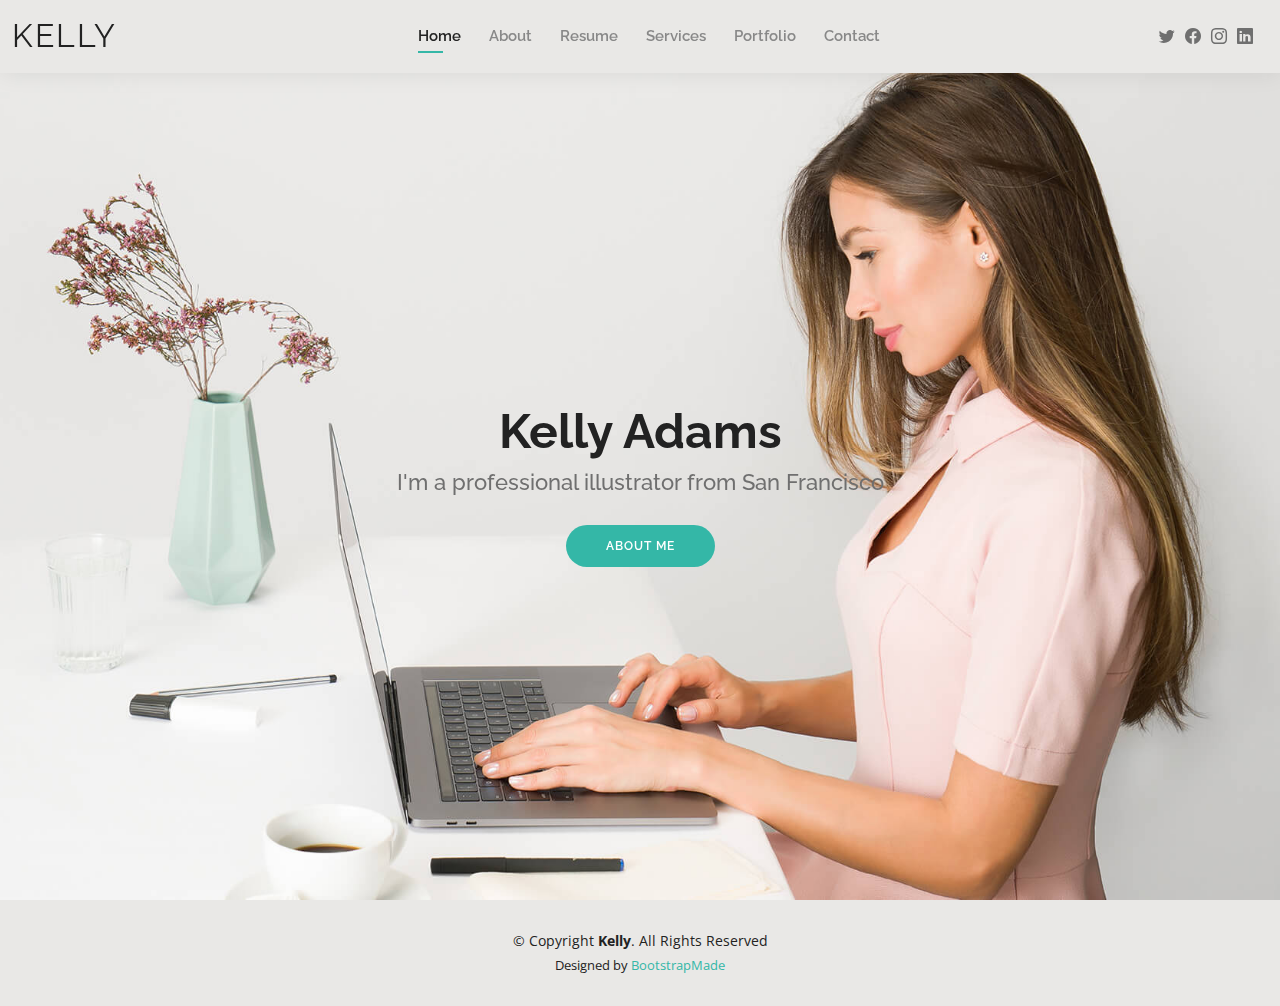
==== index.html @ a72b6b6d "init" ====
<!DOCTYPE html>
<html lang="en">

<head>
  <meta charset="utf-8">
  <meta content="width=device-width, initial-scale=1.0" name="viewport">

  <title>Kelly Bootstrap Template - Index</title>
  <meta content="" name="description">
  <meta content="" name="keywords">

  <!-- Favicons -->
  <link href="assets/img/favicon.png" rel="icon">
  <link href="assets/img/apple-touch-icon.png" rel="apple-touch-icon">

  <!-- Google Fonts -->
  <link href="https://fonts.googleapis.com/css?family=Open+Sans:300,300i,400,400i,600,600i,700,700i|Raleway:300,300i,400,400i,500,500i,600,600i,700,700i|Poppins:300,300i,400,400i,500,500i,600,600i,700,700i" rel="stylesheet">

  <!-- Vendor CSS Files -->
  <link href="assets/vendor/aos/aos.css" rel="stylesheet">
  <link href="assets/vendor/bootstrap/css/bootstrap.min.css" rel="stylesheet">
  <link href="assets/vendor/bootstrap-icons/bootstrap-icons.css" rel="stylesheet">
  <link href="assets/vendor/boxicons/css/boxicons.min.css" rel="stylesheet">
  <link href="assets/vendor/glightbox/css/glightbox.min.css" rel="stylesheet">
  <link href="assets/vendor/swiper/swiper-bundle.min.css" rel="stylesheet">

  <!-- Template Main CSS File -->
  <link href="assets/css/style.css" rel="stylesheet">

  <!-- =======================================================
  * Template Name: Kelly - v4.9.0
  * Template URL: https://bootstrapmade.com/kelly-free-bootstrap-cv-resume-html-template/
  * Author: BootstrapMade.com
  * License: https://bootstrapmade.com/license/
  ======================================================== -->
</head>

<body>

  <!-- ======= Header ======= -->
  <header id="header" class="fixed-top">
    <div class="container-fluid d-flex justify-content-between align-items-center">

      <h1 class="logo me-auto me-lg-0"><a href="index.html">Kelly</a></h1>
      <!-- Uncomment below if you prefer to use an image logo -->
      <!-- <a href="index.html" class="logo"><img src="assets/img/logo.png" alt="" class="img-fluid"></a>-->

      <nav id="navbar" class="navbar order-last order-lg-0">
        <ul>
          <li><a class="active" href="index.html">Home</a></li>
          <li><a href="about.html">About</a></li>
          <li><a href="resume.html">Resume</a></li>
          <li><a href="services.html">Services</a></li>
          <li><a href="portfolio.html">Portfolio</a></li>
          <li><a href="contact.html">Contact</a></li>
        </ul>
        <i class="bi bi-list mobile-nav-toggle"></i>
      </nav><!-- .navbar -->

      <div class="header-social-links">
        <a href="#" class="twitter"><i class="bi bi-twitter"></i></a>
        <a href="#" class="facebook"><i class="bi bi-facebook"></i></a>
        <a href="#" class="instagram"><i class="bi bi-instagram"></i></a>
        <a href="#" class="linkedin"><i class="bi bi-linkedin"></i></i></a>
      </div>

    </div>

  </header><!-- End Header -->

  <!-- ======= Hero Section ======= -->
  <section id="hero" class="d-flex align-items-center">
    <div class="container d-flex flex-column align-items-center" data-aos="zoom-in" data-aos-delay="100">
      <h1>Kelly Adams</h1>
      <h2>I'm a professional illustrator from San Francisco</h2>
      <a href="about.html" class="btn-about">About Me</a>
    </div>
  </section><!-- End Hero -->

  <!-- ======= Footer ======= -->
  <footer id="footer">
    <div class="container">
      <div class="copyright">
        &copy; Copyright <strong><span>Kelly</span></strong>. All Rights Reserved
      </div>
      <div class="credits">
        <!-- All the links in the footer should remain intact. -->
        <!-- You can delete the links only if you purchased the pro version. -->
        <!-- Licensing information: https://bootstrapmade.com/license/ -->
        <!-- Purchase the pro version with working PHP/AJAX contact form: https://bootstrapmade.com/kelly-free-bootstrap-cv-resume-html-template/ -->
        Designed by <a href="https://bootstrapmade.com/">BootstrapMade</a>
      </div>
    </div>
  </footer><!-- End  Footer -->

  <div id="preloader"></div>
  <a href="#" class="back-to-top d-flex align-items-center justify-content-center"><i class="bi bi-arrow-up-short"></i></a>

  <!-- Vendor JS Files -->
  <script src="assets/vendor/purecounter/purecounter_vanilla.js"></script>
  <script src="assets/vendor/aos/aos.js"></script>
  <script src="assets/vendor/bootstrap/js/bootstrap.bundle.min.js"></script>
  <script src="assets/vendor/glightbox/js/glightbox.min.js"></script>
  <script src="assets/vendor/isotope-layout/isotope.pkgd.min.js"></script>
  <script src="assets/vendor/swiper/swiper-bundle.min.js"></script>
  <script src="assets/vendor/waypoints/noframework.waypoints.js"></script>
  <script src="assets/vendor/php-email-form/validate.js"></script>

  <!-- Template Main JS File -->
  <script src="assets/js/main.js"></script>

</body>

</html>
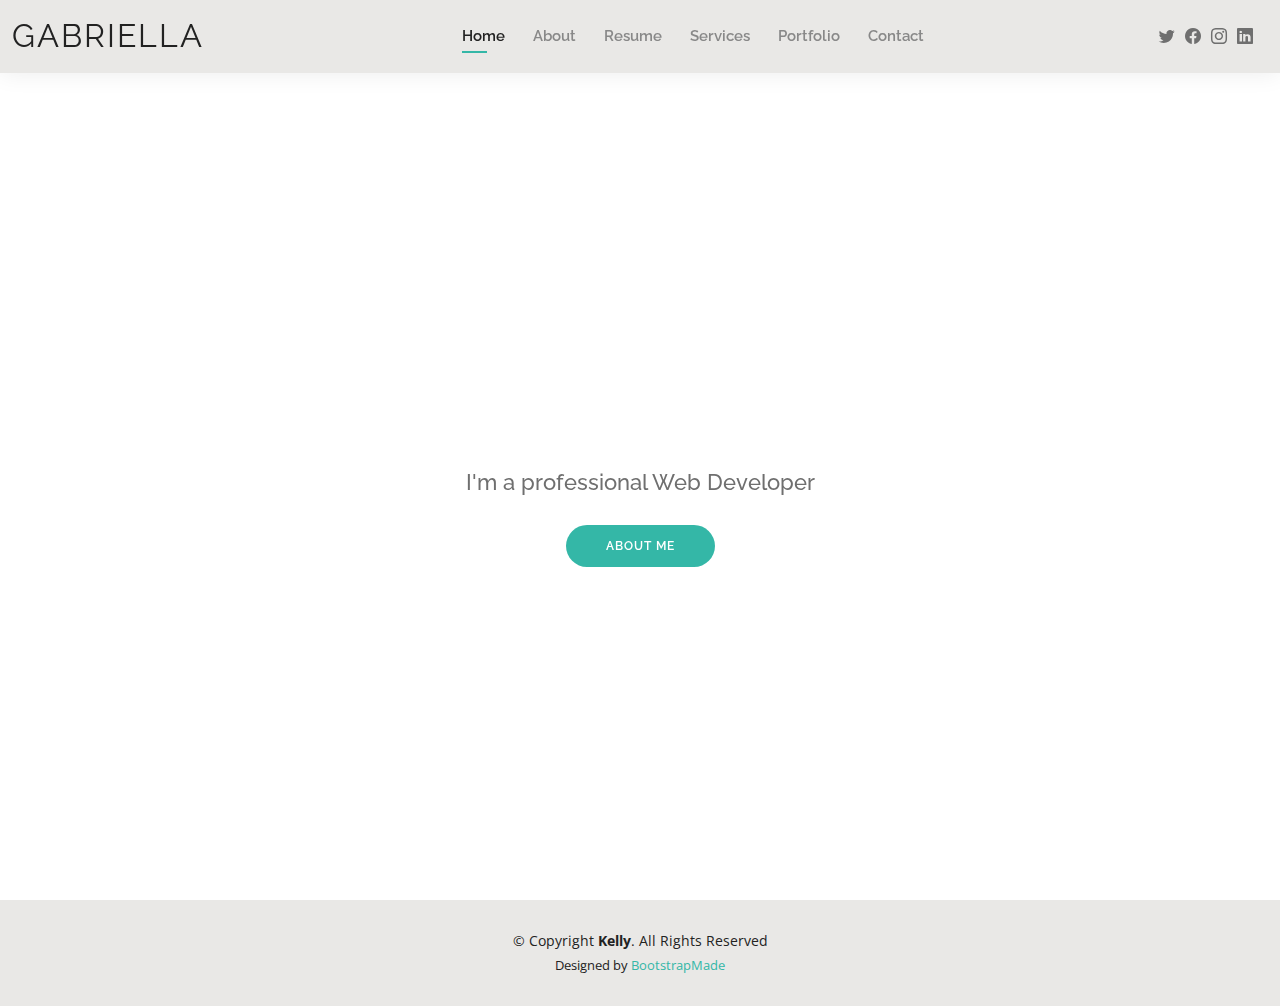
==== commit 2adb5dca: "g" ====
--- a/index.html
+++ b/index.html
@@ -5,7 +5,7 @@
   <meta charset="utf-8">
   <meta content="width=device-width, initial-scale=1.0" name="viewport">
 
-  <title>Kelly Bootstrap Template - Index</title>
+  <title>Portofolio</title>
   <meta content="" name="description">
   <meta content="" name="keywords">
 
@@ -41,7 +41,7 @@
   <header id="header" class="fixed-top">
     <div class="container-fluid d-flex justify-content-between align-items-center">
 
-      <h1 class="logo me-auto me-lg-0"><a href="index.html">Kelly</a></h1>
+      <h1 class="logo me-auto me-lg-0"><a href="index.html">Gabriella</a></h1>
       <!-- Uncomment below if you prefer to use an image logo -->
       <!-- <a href="index.html" class="logo"><img src="assets/img/logo.png" alt="" class="img-fluid"></a>-->
 
@@ -71,8 +71,8 @@
   <!-- ======= Hero Section ======= -->
   <section id="hero" class="d-flex align-items-center">
     <div class="container d-flex flex-column align-items-center" data-aos="zoom-in" data-aos-delay="100">
-      <h1>Kelly Adams</h1>
-      <h2>I'm a professional illustrator from San Francisco</h2>
+      <h1>Gabriella Mokoagouw, S.Kom</h1>
+      <h2>I'm a professional Web Developer</h2>
       <a href="about.html" class="btn-about">About Me</a>
     </div>
   </section><!-- End Hero -->
--- a/assets/css/style.css
+++ b/assets/css/style.css
@@ -431,7 +431,7 @@
 #hero {
   width: 100%;
   height: 100vh;
-  background: url("../img/hero-bg.jpg") top right;
+  background: url("../img/gab.jpg") top right;
   background-size: cover;
 }
 
@@ -451,7 +451,7 @@
   font-size: 48px;
   font-weight: 700;
   line-height: 56px;
-  color: #222222;
+  color: white;
 }
 
 #hero h2 {
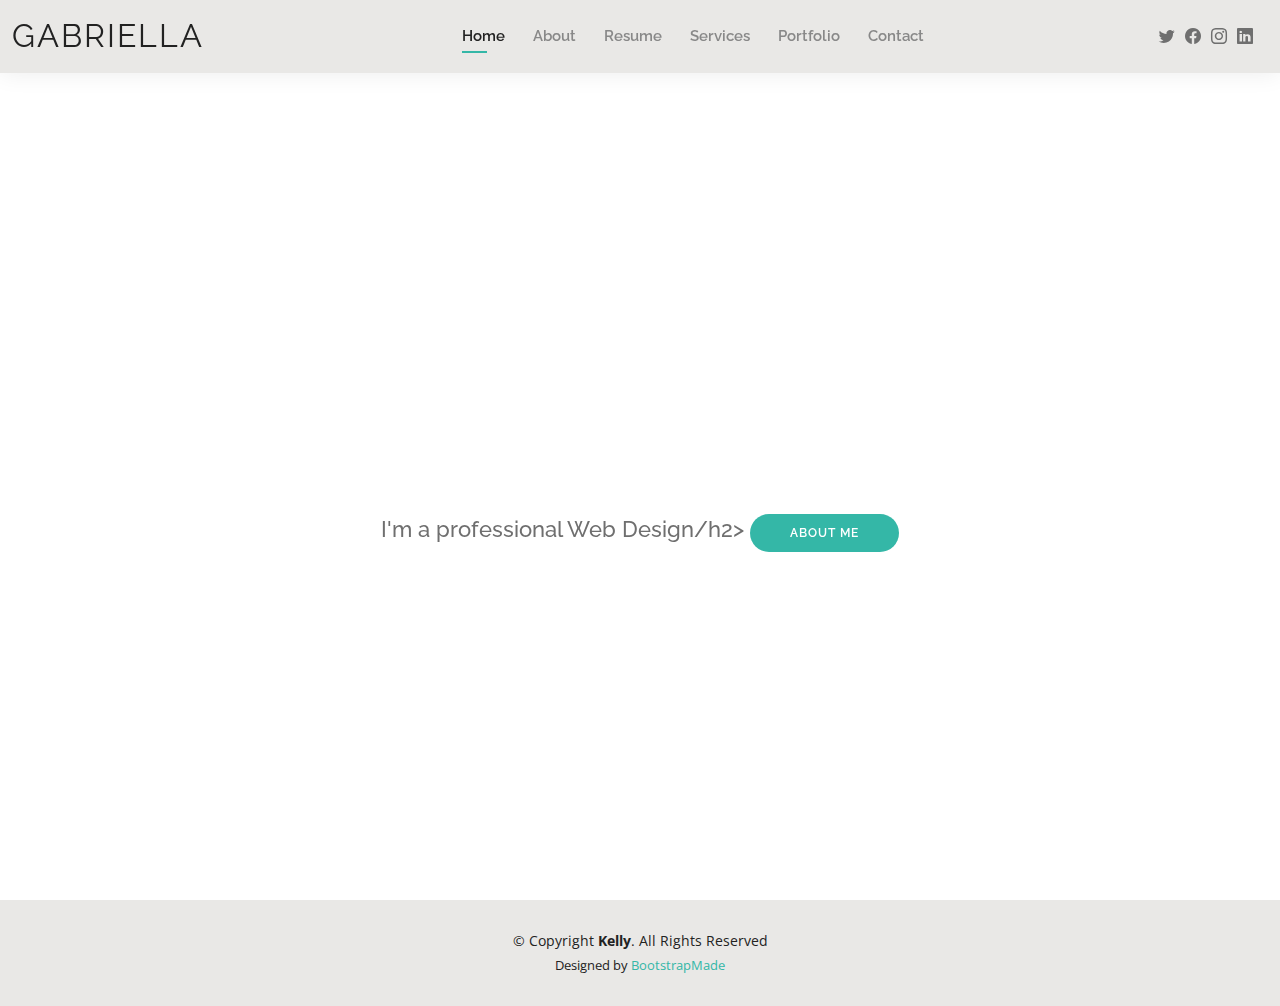
==== commit 078e4915: "loc" ====
--- a/index.html
+++ b/index.html
@@ -72,7 +72,7 @@
   <section id="hero" class="d-flex align-items-center">
     <div class="container d-flex flex-column align-items-center" data-aos="zoom-in" data-aos-delay="100">
       <h1>Gabriella Mokoagouw, S.Kom</h1>
-      <h2>I'm a professional Web Developer</h2>
+      <h2>I'm a professional Web Design/h2>
       <a href="about.html" class="btn-about">About Me</a>
     </div>
   </section><!-- End Hero -->
